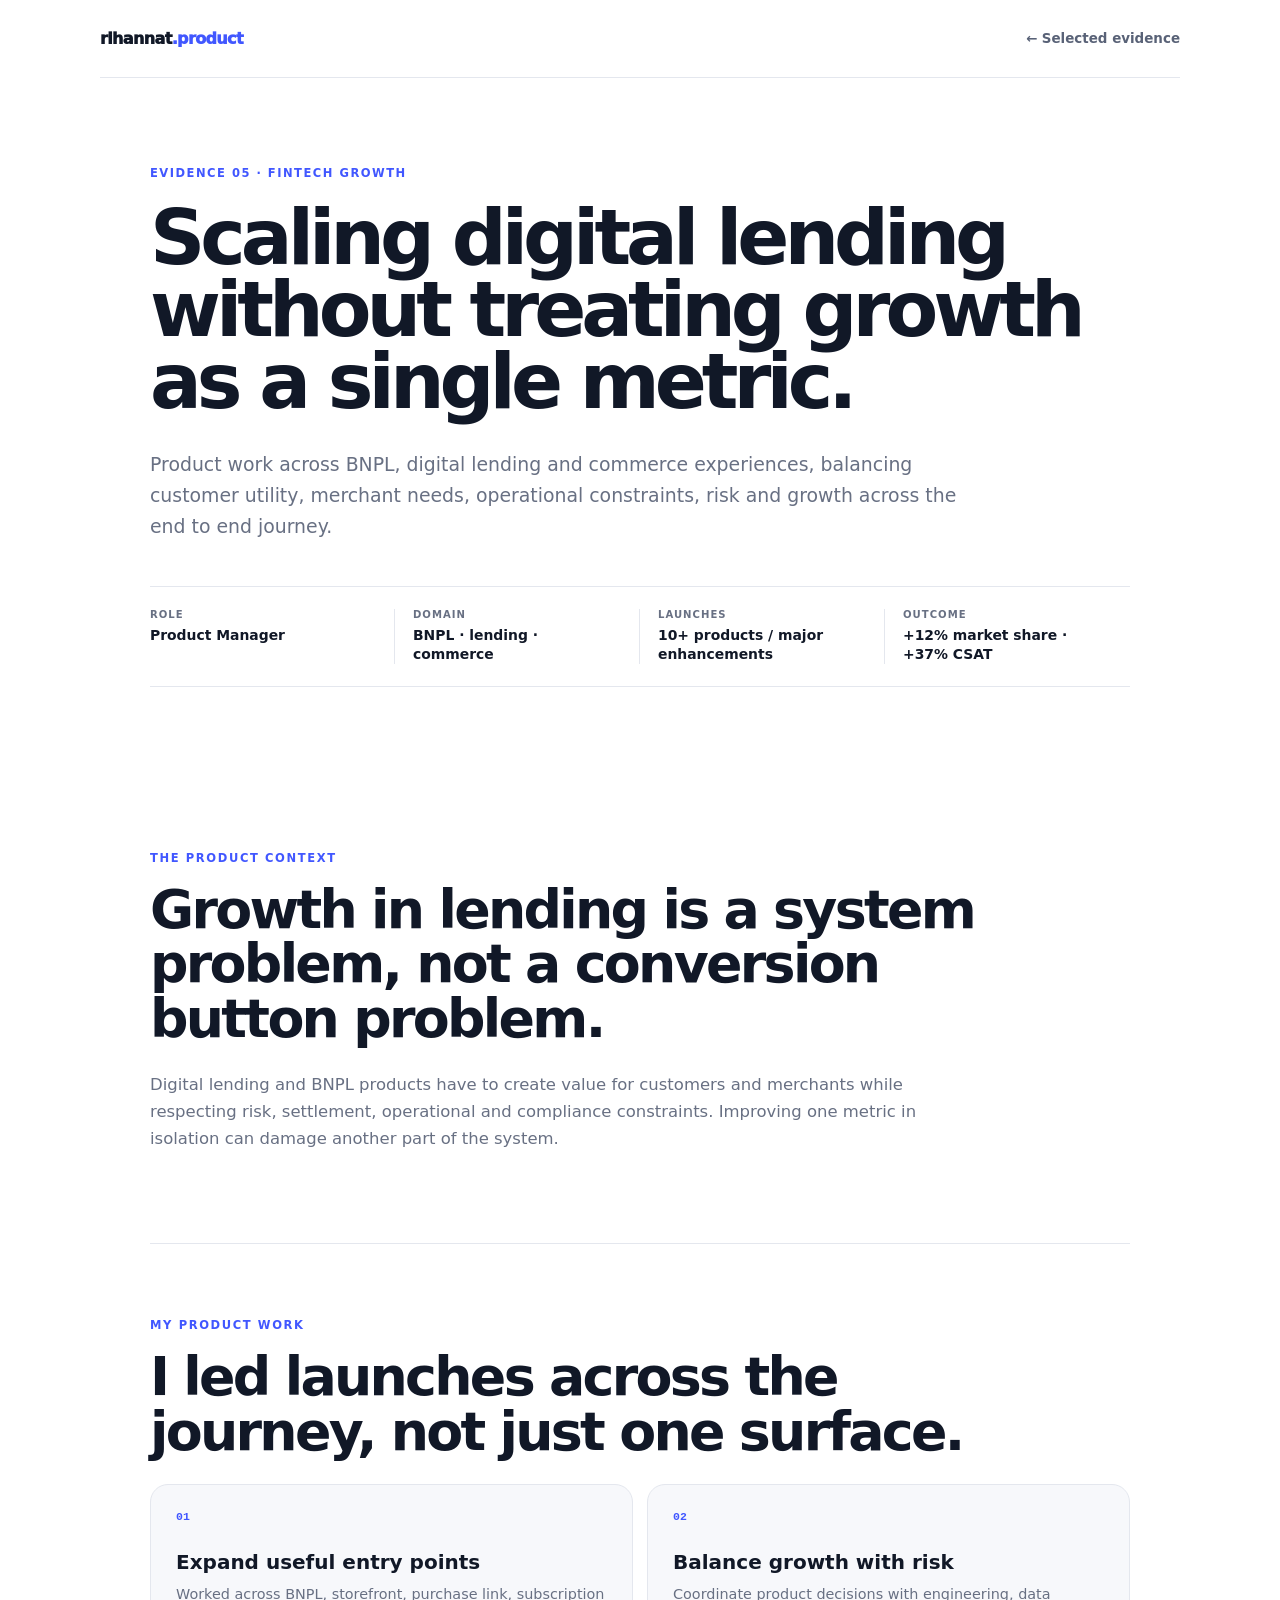
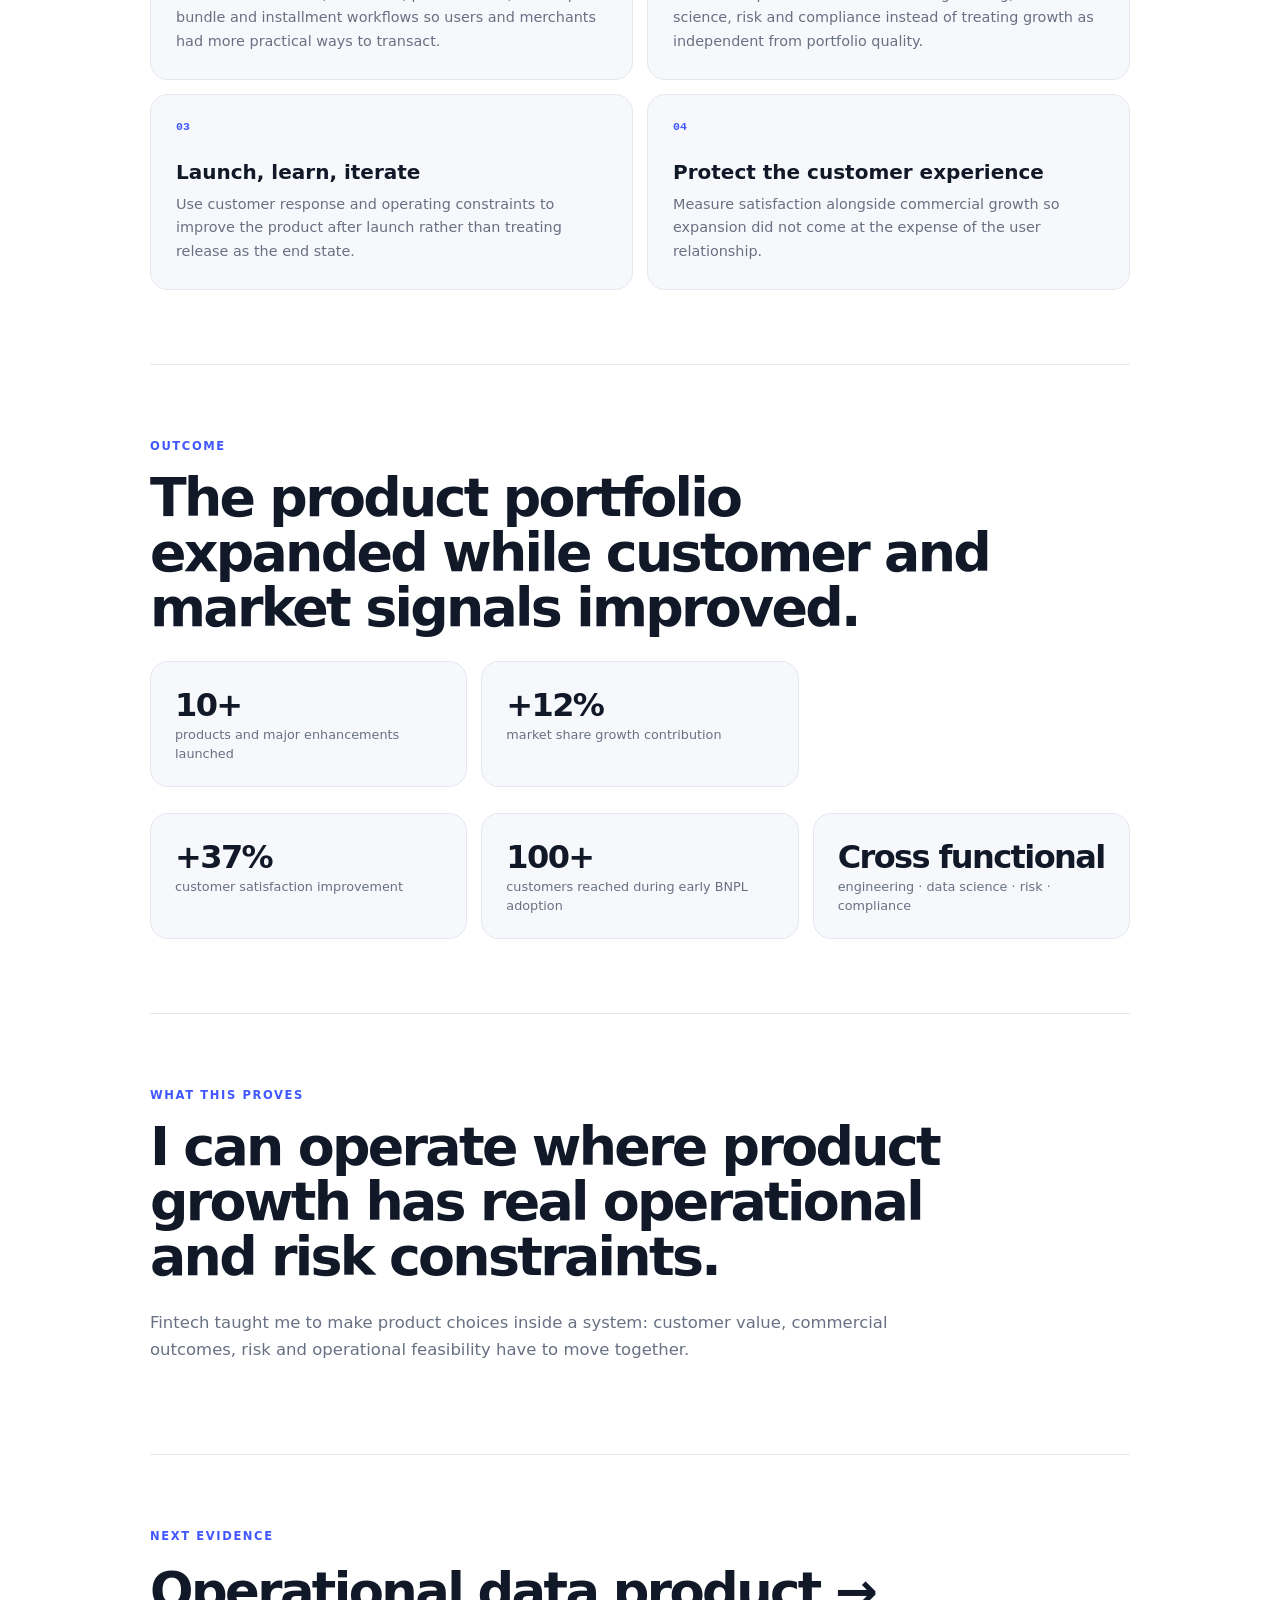
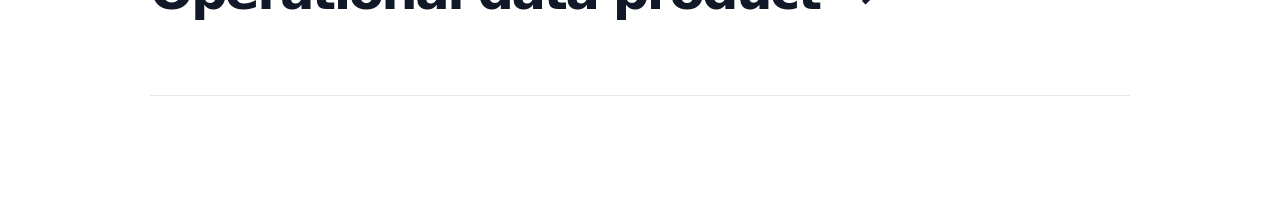
==== case-clan.html @ a95fcfff "Add fintech growth evidence page" ====
<!DOCTYPE html>
<html lang="en"><head><meta charset="utf-8"/><meta content="width=device-width,initial-scale=1" name="viewport"/><title>Scaling digital lending without treating growth as a single metric. | Rihannat Amoo</title><link href="styles.css" rel="stylesheet"/><link href="case.css" rel="stylesheet"/></head><body><header class="case-header"><a class="brand" href="index.html">rihannat<span>.product</span></a><a class="back" href="index.html#evidence">← Selected evidence</a></header><main><article class="case-page"><div class="case-meta">EVIDENCE 05 · FINTECH GROWTH</div><h1>Scaling digital lending without treating growth as a single metric.</h1><p class="case-intro">Product work across BNPL, digital lending and commerce experiences, balancing customer utility, merchant needs, operational constraints, risk and growth across the end to end journey.</p><div class="summary"><div><small>Role</small><strong>Product Manager</strong></div><div><small>Domain</small><strong>BNPL · lending · commerce</strong></div><div><small>Launches</small><strong>10+ products / major enhancements</strong></div><div><small>Outcome</small><strong>+12% market share · +37% CSAT</strong></div></div><section><div class="eyebrow">THE PRODUCT CONTEXT</div><h2>Growth in lending is a system problem, not a conversion button problem.</h2><p>Digital lending and BNPL products have to create value for customers and merchants while respecting risk, settlement, operational and compliance constraints. Improving one metric in isolation can damage another part of the system.</p></section><section><div class="eyebrow">MY PRODUCT WORK</div><h2>I led launches across the journey, not just one surface.</h2><div class="decision-grid"><div class="decision"><code>01</code><h3>Expand useful entry points</h3><p>Worked across BNPL, storefront, purchase link, subscription bundle and installment workflows so users and merchants had more practical ways to transact.</p></div><div class="decision"><code>02</code><h3>Balance growth with risk</h3><p>Coordinate product decisions with engineering, data science, risk and compliance instead of treating growth as independent from portfolio quality.</p></div><div class="decision"><code>03</code><h3>Launch, learn, iterate</h3><p>Use customer response and operating constraints to improve the product after launch rather than treating release as the end state.</p></div><div class="decision"><code>04</code><h3>Protect the customer experience</h3><p>Measure satisfaction alongside commercial growth so expansion did not come at the expense of the user relationship.</p></div></div></section><section><div class="eyebrow">OUTCOME</div><h2>The product portfolio expanded while customer and market signals improved.</h2><div class="metric-grid"><div class="metric"><b>10+</b><span>products and major enhancements launched</span></div><div class="metric"><b>+12%</b><span>market share growth contribution</span></div></div><div class="metric-grid"><div class="metric"><b>+37%</b><span>customer satisfaction improvement</span></div><div class="metric"><b>100+</b><span>customers reached during early BNPL adoption</span></div><div class="metric"><b>Cross functional</b><span>engineering · data science · risk · compliance</span></div></div></section><section><div class="eyebrow">WHAT THIS PROVES</div><h2>I can operate where product growth has real operational and risk constraints.</h2><p>Fintech taught me to make product choices inside a system: customer value, commercial outcomes, risk and operational feasibility have to move together.</p></section><section class="next"><div class="eyebrow">NEXT EVIDENCE</div><a href="case-red-cross.html">Operational data product →</a></section></article></main><script src="script.js"></script></body></html>
---- styles.css ----
:root{
  --bg:#ffffff;
  --paper:#f7f8fb;
  --ink:#111827;
  --muted:#687083;
  --line:#e4e7ee;
  --accent:#4157ff;
  --accent-soft:#eef1ff;
  --navy:#111827;
  --navy-2:#1a2440;
  --radius:28px;
  --shadow:0 24px 70px rgba(17,24,39,.10);
  --max:1180px;
}
*{box-sizing:border-box}
html{scroll-behavior:smooth}
body{margin:0;background:var(--bg);color:var(--ink);font-family:Inter,ui-sans-serif,system-ui,-apple-system,BlinkMacSystemFont,"Segoe UI",sans-serif;-webkit-font-smoothing:antialiased}
a{color:inherit}
p{line-height:1.65}
.shell{width:min(var(--max),calc(100% - 56px));margin:auto}
.site-header{height:78px;display:flex;align-items:center;justify-content:space-between;border-bottom:1px solid var(--line);position:relative;z-index:10;background:#fff}
.brand{text-decoration:none;font-size:1rem;font-weight:950;letter-spacing:-.04em}.brand span{color:var(--accent)}
.nav{display:flex;gap:27px;align-items:center}.nav a{text-decoration:none;font-size:.82rem;font-weight:750;color:#555f72}.nav a:hover{color:var(--ink)}
.hero-wrap{background:var(--navy);color:#fff}
.hero{min-height:650px;display:grid;grid-template-columns:1.28fr .72fr;gap:70px;align-items:center;padding:88px 0}
.kicker,.eyebrow,.meta,.proof-label,.support-head span{font-size:.72rem;letter-spacing:.14em;text-transform:uppercase;font-weight:900}
.kicker{color:#9eabff;margin-bottom:26px}
.hero h1{font-size:clamp(3.65rem,6.9vw,7.1rem);line-height:.92;letter-spacing:-.072em;margin:0;max-width:890px}.hero h1 em{font-style:normal;color:#b8c1ff}
.lede{font-size:1.16rem;line-height:1.62;color:#cbd0dc;max-width:760px;margin:34px 0 0}
.actions{display:flex;gap:22px;align-items:center;flex-wrap:wrap;margin-top:35px}.btn{display:inline-flex;align-items:center;gap:12px;text-decoration:none;border-radius:999px;padding:14px 20px;font-weight:850;font-size:.9rem}.btn.light{background:#fff;color:var(--ink)}.btn.light:hover{transform:translateY(-1px)}.text-link{color:#fff;text-decoration:none;font-weight:780;font-size:.9rem;border-bottom:1px solid rgba(255,255,255,.3);padding-bottom:2px}
.hero-proof{border-left:1px solid rgba(255,255,255,.16);padding-left:34px}.proof-label{color:#93a2ff;margin-bottom:8px}.hero-metric{padding:22px 0;border-bottom:1px solid rgba(255,255,255,.13);display:grid;grid-template-columns:110px 1fr;gap:18px;align-items:baseline}.hero-metric:last-child{border-bottom:0}.hero-metric strong{font-size:2.35rem;letter-spacing:-.06em}.hero-metric span{font-size:.86rem;color:#b8becb;line-height:1.45}
.credibility{min-height:72px;display:flex;align-items:center;justify-content:center;gap:14px;flex-wrap:wrap;border-bottom:1px solid var(--line);color:#566075;font-size:.77rem;font-weight:760}.credibility i{font-style:normal;color:#c2c7d2}
.section{padding:120px 0;border-bottom:1px solid var(--line)}
.section-top{display:grid;grid-template-columns:1.18fr .82fr;gap:90px;align-items:end;margin-bottom:58px}.eyebrow{color:var(--accent);margin-bottom:22px}.section h2,.section-top h2{font-size:clamp(2.8rem,5vw,5.35rem);line-height:.98;letter-spacing:-.065em;margin:0}.section h2 em,.section-top h2 em{font-style:normal;color:var(--accent)}.section-top>p{color:var(--muted);font-size:1.03rem;margin:0;max-width:540px}
.flagship-list{display:grid;gap:20px}.flagship{display:grid;grid-template-columns:72px .9fr 1.35fr;border:1px solid var(--line);border-radius:var(--radius);overflow:hidden;text-decoration:none;background:#fff;min-height:480px;transition:transform .2s ease,box-shadow .2s ease}.flagship:hover{transform:translateY(-4px);box-shadow:var(--shadow)}.flagship-num{display:flex;align-items:flex-start;justify-content:center;padding-top:34px;font-size:.74rem;letter-spacing:.12em;color:#7b8498;font-weight:900;border-right:1px solid var(--line)}
.flagship-visual{padding:36px;display:flex;flex-direction:column;justify-content:center;min-width:0}.flagship-copy{padding:48px 46px;display:flex;flex-direction:column;justify-content:center}.meta{color:#6e7891}.flagship-copy h3{font-size:clamp(2rem,3.3vw,3.45rem);letter-spacing:-.055em;line-height:1.02;margin:17px 0 20px}.challenge{font-size:.98rem;color:var(--muted);margin:0}.challenge b{color:var(--ink)}
.evidence-columns{display:grid;grid-template-columns:repeat(3,1fr);gap:14px;margin-top:28px}.evidence-columns>div{border-top:1px solid var(--line);padding-top:14px}.evidence-columns small{display:block;color:var(--accent);font-size:.64rem;letter-spacing:.1em;font-weight:900;margin-bottom:7px}.evidence-columns span{display:block;color:#596277;font-size:.79rem;line-height:1.5}.open-link{margin-top:26px;font-size:.86rem;font-weight:900;color:var(--ink)}
.visual-intelligence{background:#eef1ff;gap:12px}.signal-card{border:1px solid #d8ddff;background:#fff;border-radius:18px;padding:19px 20px;box-shadow:0 11px 30px rgba(65,87,255,.08)}.signal-card small{display:block;font-size:.59rem;letter-spacing:.11em;color:#7682af;font-weight:900}.signal-card b{display:block;font-size:1.12rem;margin:5px 0}.signal-card span{display:block;font-size:.75rem;color:#70788a;line-height:1.4}.signal-card.s2{margin-left:34px;background:#111827;color:#fff;border-color:#111827}.signal-card.s2 small{color:#aeb7ff}.signal-card.s2 span{color:#c4cad7}.signal-card.s3{margin-left:68px}
.visual-platform-new{background:#f5f6f8}.decision-path{display:grid;gap:10px}.decision-path span{background:#fff;border:1px solid #dfe3ea;border-radius:14px;padding:14px 16px;font-size:.78rem;font-weight:850}.decision-path span.active{background:var(--navy);color:#fff;border-color:var(--navy)}.decision-path i{text-align:center;font-style:normal;color:#9aa2b2}.platform-note{margin-top:25px;font-size:.82rem;line-height:1.5;color:#5d6679;border-left:3px solid var(--accent);padding-left:13px}
.visual-ai-strategy{background:var(--navy-2);color:#fff}.value-chain{display:grid;gap:11px}.value-chain span{border:1px solid rgba(255,255,255,.18);border-radius:15px;padding:15px 17px;font-size:.82rem;font-weight:850;background:rgba(255,255,255,.04)}.value-chain span.active{background:#fff;color:var(--navy);border-color:#fff}.value-chain i{text-align:center;color:#9faaff;font-style:normal}
.supporting-head{display:flex;align-items:end;justify-content:space-between;margin:70px 0 20px;border-top:1px solid var(--line);padding-top:30px}.supporting-head span{color:var(--accent)}.supporting-head p{margin:0;color:var(--muted);font-size:.88rem}.support-grid{display:grid;grid-template-columns:repeat(3,1fr);gap:16px}.support-card{display:flex;flex-direction:column;min-height:390px;border:1px solid var(--line);border-radius:24px;padding:28px;text-decoration:none;background:#fff;transition:transform .2s ease,box-shadow .2s ease}.support-card:hover{transform:translateY(-4px);box-shadow:var(--shadow)}.support-top{display:flex;align-items:center;justify-content:space-between;color:#737d91;font-size:.64rem;letter-spacing:.1em;font-weight:900}.support-top strong{font-size:1.8rem;color:var(--accent);letter-spacing:-.05em}.support-card h3{font-size:1.55rem;line-height:1.08;letter-spacing:-.035em;margin:44px 0 12px}.support-card p{font-size:.87rem;color:var(--muted);margin:0}.support-proof{margin-top:auto;padding-top:24px;font-size:.83rem;border-top:1px solid var(--line);color:#5b6476}.support-card .open-link{margin-top:14px}
.judgment-section{background:var(--navy);color:#fff;padding:120px 0}.section-top.inverse{margin-bottom:48px}.inverse .eyebrow{color:#aeb7ff}.inverse h2 em{color:#b7c0ff}.inverse>p{color:#b9c0cf}.judgment-grid{display:grid;grid-template-columns:repeat(4,1fr);gap:14px}.judgment{min-height:270px;border:1px solid rgba(255,255,255,.15);border-radius:22px;padding:24px;background:rgba(255,255,255,.025)}.judgment small{color:#9eaaff;font-weight:900}.judgment h3{font-size:1.35rem;line-height:1.12;margin:58px 0 12px;letter-spacing:-.025em}.judgment p{font-size:.86rem;color:#b8bfce;margin:0}
.featured-section{padding-bottom:130px}.feature-intro{max-width:880px}.feature-intro h2{font-size:clamp(2.8rem,5.2vw,5.2rem);line-height:.98;letter-spacing:-.06em;margin:0}.feature-intro h2 em{font-style:normal;color:var(--accent)}.feature-intro p{color:var(--muted);max-width:660px;font-size:1rem;margin:24px 0 0}.media-spotlight{margin-top:48px;border-radius:30px;background:#f3f5ff;border:1px solid #dde2ff;padding:48px}.media-spotlight blockquote{margin:0;max-width:990px;font-size:clamp(2.1rem,4.3vw,4.2rem);line-height:1.05;letter-spacing:-.055em;font-weight:900;color:var(--ink)}.quote-credit{margin-top:24px;color:#68728a;font-size:.83rem;font-weight:780}.publication-row{display:grid;grid-template-columns:repeat(3,1fr);gap:12px;margin-top:44px}.publication-row a{text-decoration:none;border-top:1px solid #cfd5f3;padding:19px 3px 2px;display:flex;flex-direction:column;min-height:145px}.publication-row b{font-size:1.07rem}.publication-row span{font-size:.79rem;color:#6f7890;line-height:1.42;margin-top:8px}.publication-row i{margin-top:auto;font-style:normal;color:var(--accent);font-size:.76rem;font-weight:900}
.contact-section{padding:0 0 105px}.contact-card{background:var(--navy);color:#fff;border-radius:30px;padding:54px;display:grid;grid-template-columns:1.25fr .75fr;gap:60px;align-items:end}.contact-card .eyebrow{color:#aeb7ff}.contact-card h2{font-size:clamp(2.7rem,4.8vw,4.8rem);line-height:1;letter-spacing:-.06em;margin:0}.contact-card p{color:#bbc2d0;max-width:700px}.contact-links{display:flex;flex-direction:column;align-items:flex-end;gap:12px}.contact-links a{text-decoration:none;border:1px solid rgba(255,255,255,.17);padding:13px 16px;border-radius:999px;font-weight:850;font-size:.82rem}.contact-links a:first-child{background:#fff;color:var(--navy)}
.footer{display:flex;justify-content:space-between;border-top:1px solid var(--line);padding:27px 0 38px;color:#7c8495;font-size:.78rem}
.reveal{opacity:0;transform:translateY(16px);transition:opacity .65s ease,transform .65s ease}.reveal.visible{opacity:1;transform:none}

@media(max-width:1050px){
  .hero{grid-template-columns:1fr;min-height:auto}.hero-proof{border-left:0;border-top:1px solid rgba(255,255,255,.16);padding:24px 0 0;display:grid;grid-template-columns:repeat(2,1fr);gap:0 20px}.proof-label{grid-column:1/-1}.hero-metric{grid-template-columns:90px 1fr}
  .section-top{grid-template-columns:1fr;gap:24px}.flagship{grid-template-columns:58px 1fr}.flagship-visual{grid-column:2;padding:32px;min-height:320px}.flagship-copy{grid-column:2;padding:36px}.flagship-num{grid-row:1/3}.evidence-columns{grid-template-columns:1fr 1fr}.judgment-grid{grid-template-columns:1fr 1fr}.publication-row{grid-template-columns:1fr}.publication-row a{min-height:auto}.contact-card{grid-template-columns:1fr}.contact-links{align-items:flex-start}
}
@media(max-width:760px){
  .shell,.site-header{width:min(var(--max),calc(100% - 28px))}.site-header{height:68px}.nav{display:none}.hero{padding:62px 0;gap:42px}.hero h1{font-size:clamp(3.1rem,14vw,5.5rem)}.hero-proof{grid-template-columns:1fr}.hero-metric{grid-template-columns:82px 1fr}.credibility{padding:18px 0;justify-content:flex-start}.section,.judgment-section{padding:82px 0}.flagship{display:block}.flagship-num{display:none}.flagship-visual{min-height:280px}.flagship-copy{padding:28px}.evidence-columns{grid-template-columns:1fr}.support-grid,.judgment-grid{grid-template-columns:1fr}.support-card{min-height:330px}.supporting-head{align-items:flex-start;gap:8px;flex-direction:column}.media-spotlight{padding:28px 22px}.contact-card{padding:30px}.footer{flex-direction:column;gap:8px}.publication-row{margin-top:30px}
}
---- case.css ----
.case-header{width:min(1080px,calc(100% - 48px));height:78px;margin:auto;display:flex;align-items:center;justify-content:space-between;border-bottom:1px solid var(--line)}.back{text-decoration:none;font-size:.84rem;font-weight:850;color:#596277}.back:hover{color:var(--accent)}
.case-page{width:min(980px,calc(100% - 48px));margin:auto;padding:88px 0 120px}.case-meta{font-size:.72rem;letter-spacing:.13em;text-transform:uppercase;color:var(--accent);font-weight:900;margin-bottom:22px}.case-page h1{font-size:clamp(3.15rem,6vw,6.25rem);line-height:.94;letter-spacing:-.065em;margin:0}.case-intro{font-size:1.18rem;color:var(--muted);max-width:820px;margin:30px 0 44px}.summary{display:grid;grid-template-columns:repeat(4,1fr);border-top:1px solid var(--line);border-bottom:1px solid var(--line);padding:22px 0;margin-bottom:90px}.summary div{padding:0 18px;border-right:1px solid var(--line)}.summary div:first-child{padding-left:0}.summary div:last-child{border-right:0}.summary small,.summary strong{display:block}.summary small{font-size:.63rem;letter-spacing:.1em;text-transform:uppercase;color:var(--muted);font-weight:900;margin-bottom:6px}.summary strong{font-size:.87rem;line-height:1.35}
.case-page section{padding:74px 0;border-bottom:1px solid var(--line)}.case-page section .eyebrow{margin-bottom:18px}.case-page h2{font-size:clamp(2.2rem,4.2vw,4rem);line-height:1.02;letter-spacing:-.05em;max-width:860px;margin:0 0 24px}.case-page section>p{font-size:1.03rem;color:var(--muted);max-width:800px}.case-page section>p+p{margin-top:16px}
.callout{margin:28px 0 0;background:var(--navy);color:#fff;border-radius:20px;padding:28px;font-size:1rem}.callout b{color:#b8c1ff}.decision-grid{display:grid;grid-template-columns:1fr 1fr;gap:14px}.decision{background:var(--paper);border:1px solid var(--line);border-radius:18px;padding:25px}.decision code{display:block;color:var(--accent);font-weight:900;font-size:.72rem;margin-bottom:28px}.decision h3{font-size:1.25rem;line-height:1.14;margin-bottom:9px}.decision p{color:var(--muted);font-size:.9rem;margin:0}
.artifact{background:#fff;border:1px solid var(--line);border-radius:20px;padding:25px;margin-top:27px;box-shadow:0 18px 45px rgba(17,24,39,.045)}.artifact-title{font-size:.67rem;letter-spacing:.12em;text-transform:uppercase;font-weight:900;color:#6f788a;margin-bottom:18px}.flow{display:flex;gap:8px;align-items:center;flex-wrap:wrap}.flow span{border:1px solid #dfe3ea;border-radius:11px;padding:12px 14px;background:#fff;font-size:.78rem;font-weight:800}.flow i{font-style:normal;color:#999}.artifact-note{font-size:.75rem;color:var(--muted);margin-top:16px}
.metric-grid{display:grid;grid-template-columns:repeat(3,1fr);gap:14px;margin-top:26px}.metric{border:1px solid var(--line);background:var(--paper);border-radius:18px;padding:24px}.metric b{display:block;font-size:2rem;letter-spacing:-.05em}.metric span{font-size:.8rem;color:var(--muted)}.proof-box{background:var(--navy);color:white;border-radius:20px;padding:28px;margin-top:25px}.proof-box p{color:#c7cad4!important;margin:0}.proof-box a{color:white;font-weight:800}.proof-box strong{color:#b8c1ff}.press-mini{display:grid;grid-template-columns:repeat(3,1fr);gap:10px;margin-top:20px}.press-mini a{display:block;text-decoration:none;background:var(--navy);color:#fff;border-radius:14px;padding:18px;font-size:.8rem;font-weight:800}.press-mini span{display:block;color:#aeb7ff;font-size:.65rem;text-transform:uppercase;letter-spacing:.1em;margin-bottom:10px}.quote{font-size:1.35rem!important;line-height:1.35!important;color:var(--ink)!important;font-weight:760;letter-spacing:-.02em;max-width:820px!important}.next a{font-size:clamp(1.8rem,4vw,3.5rem);font-weight:900;letter-spacing:-.05em;text-decoration:none}.next a:hover{color:var(--accent)}
@media(max-width:760px){.case-header,.case-page{width:calc(100% - 28px)}.case-header{height:68px}.case-page{padding-top:58px}.summary{grid-template-columns:1fr 1fr}.summary div{padding:14px 0;border-right:0;border-bottom:1px solid var(--line)}.decision-grid,.metric-grid,.press-mini{grid-template-columns:1fr}.case-page section{padding:62px 0}}
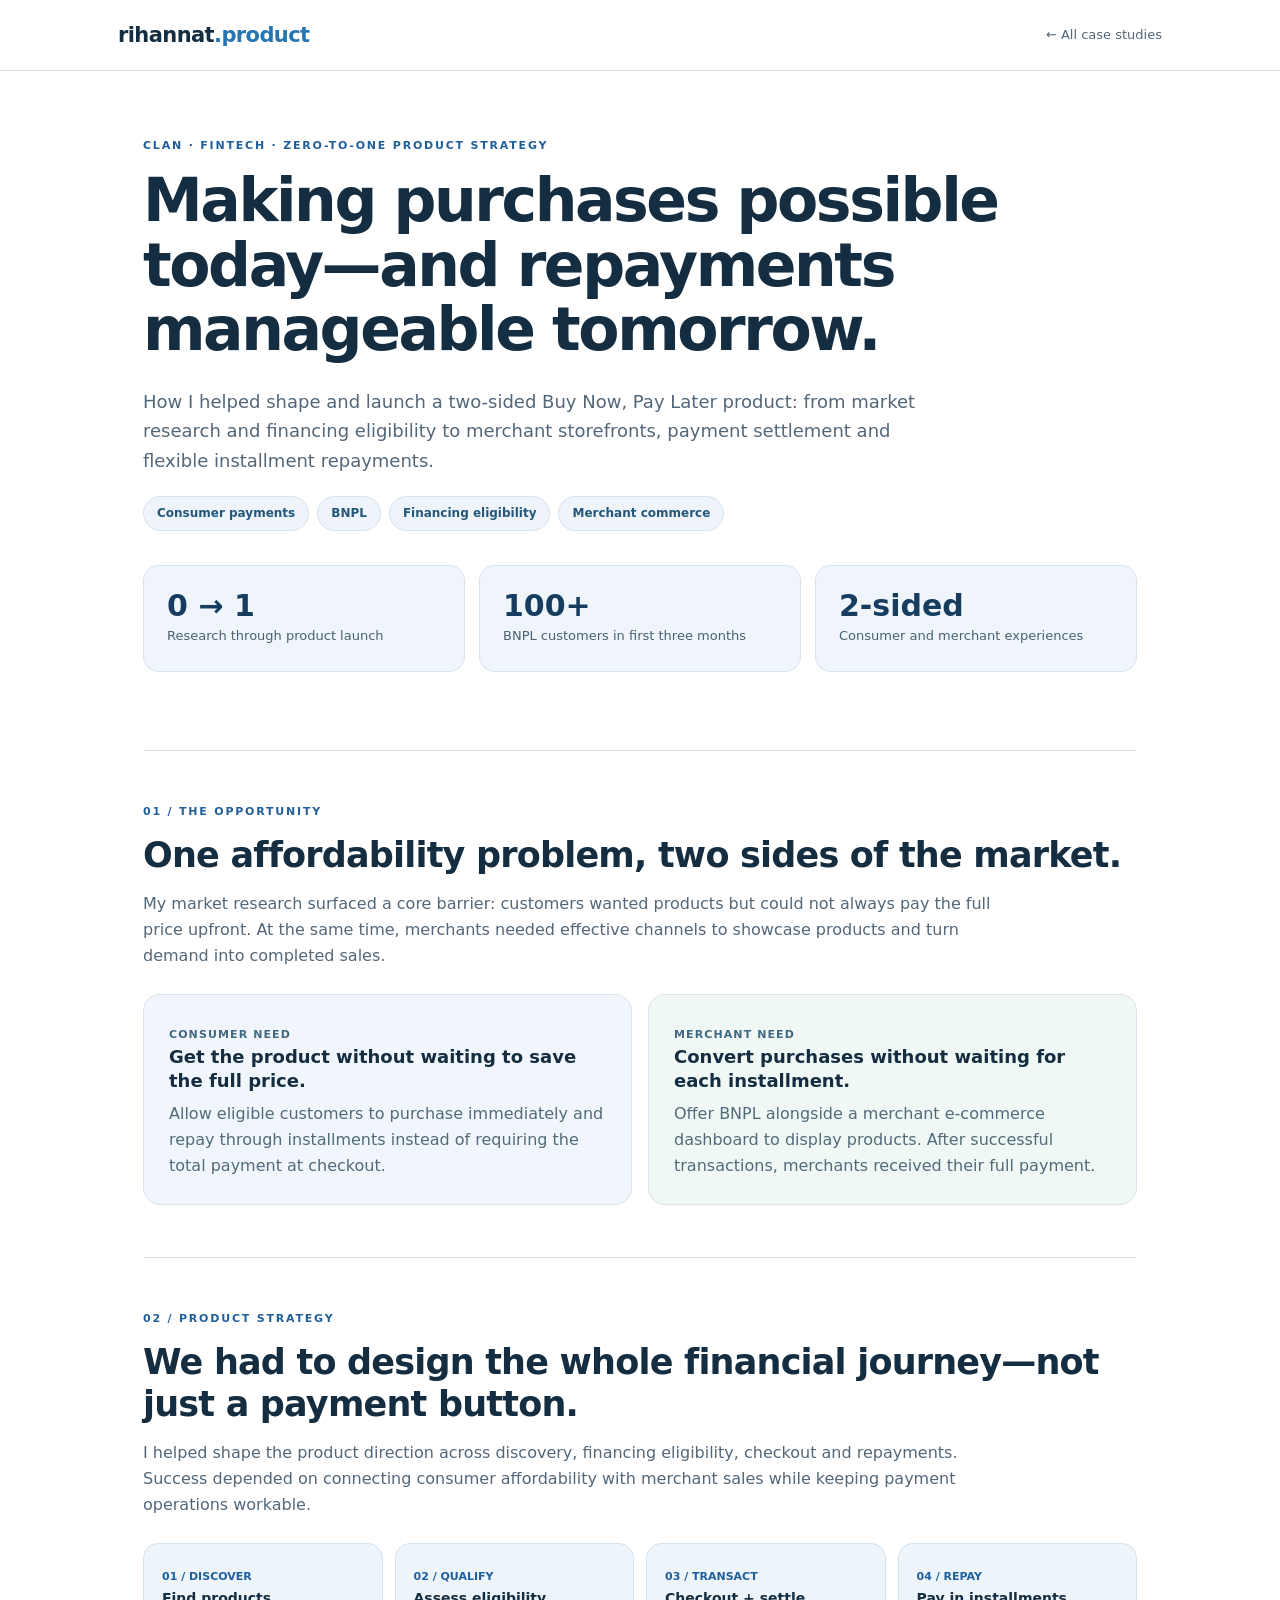
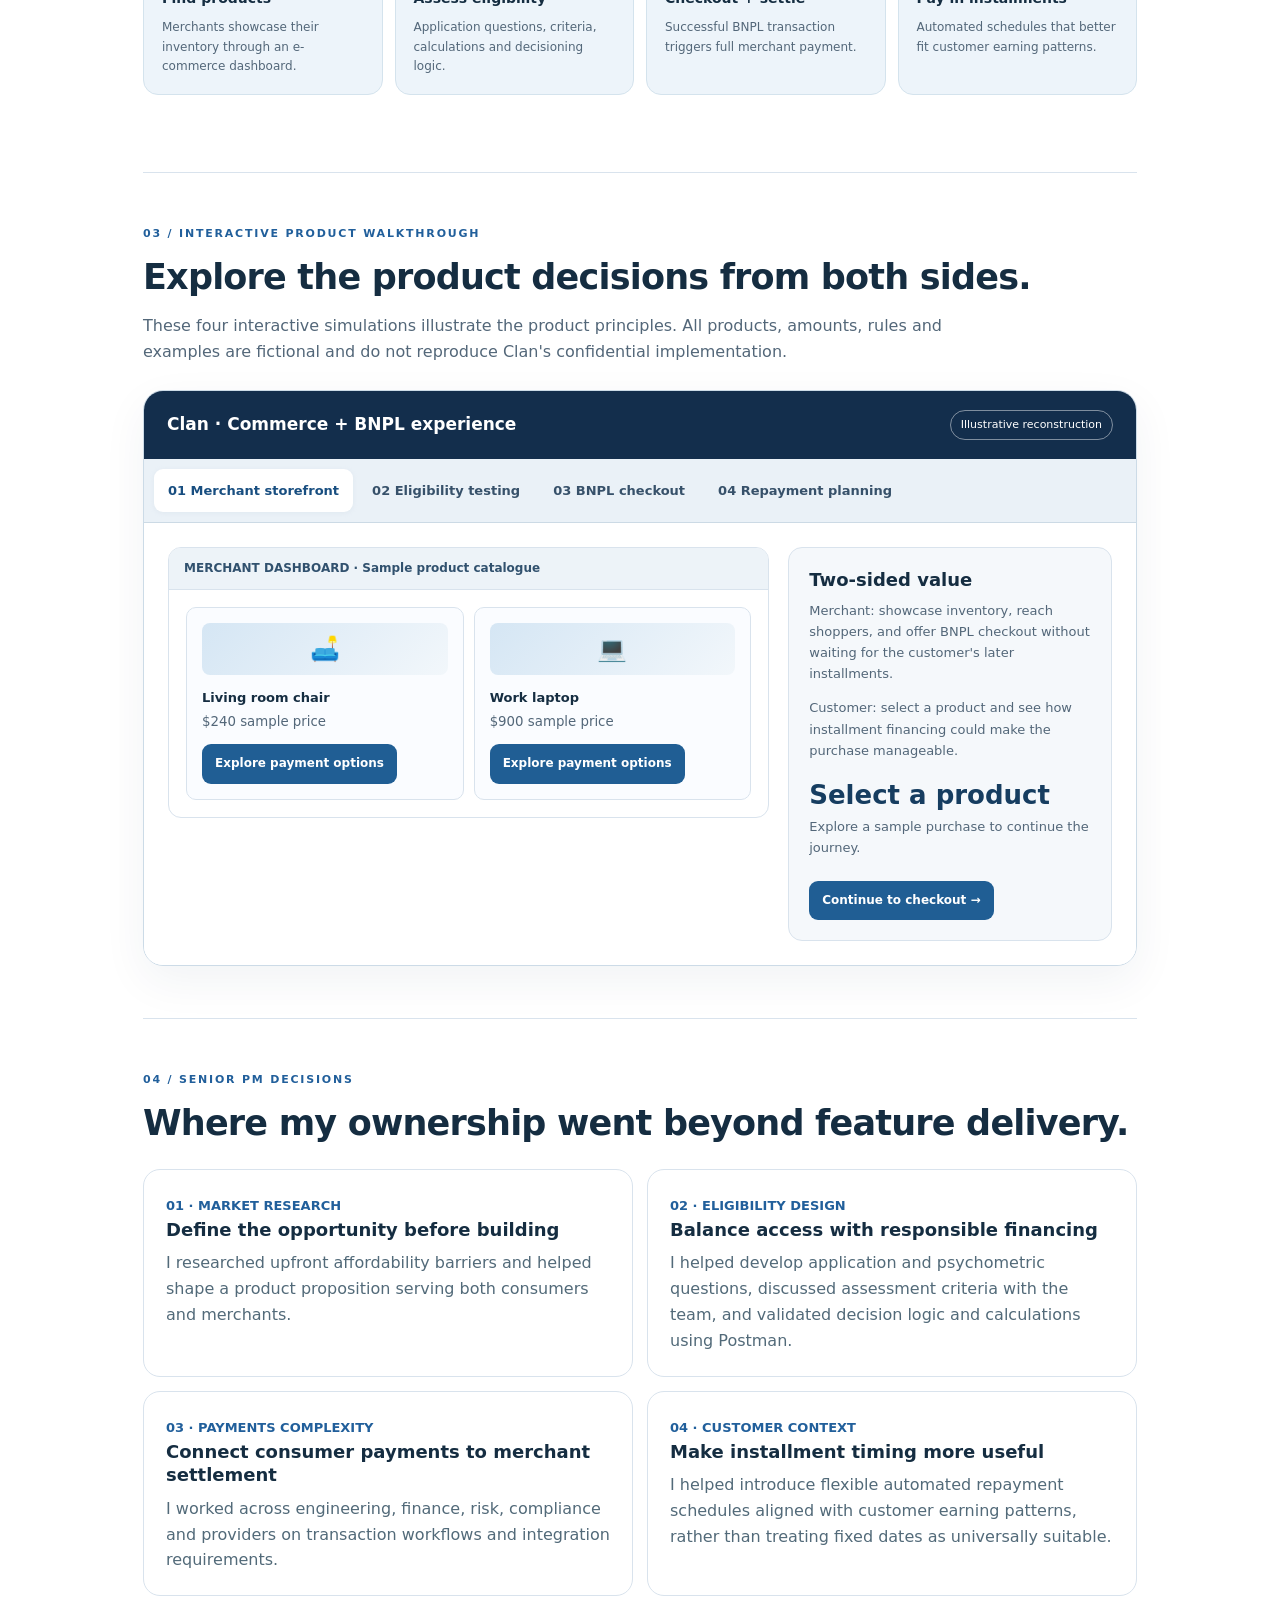
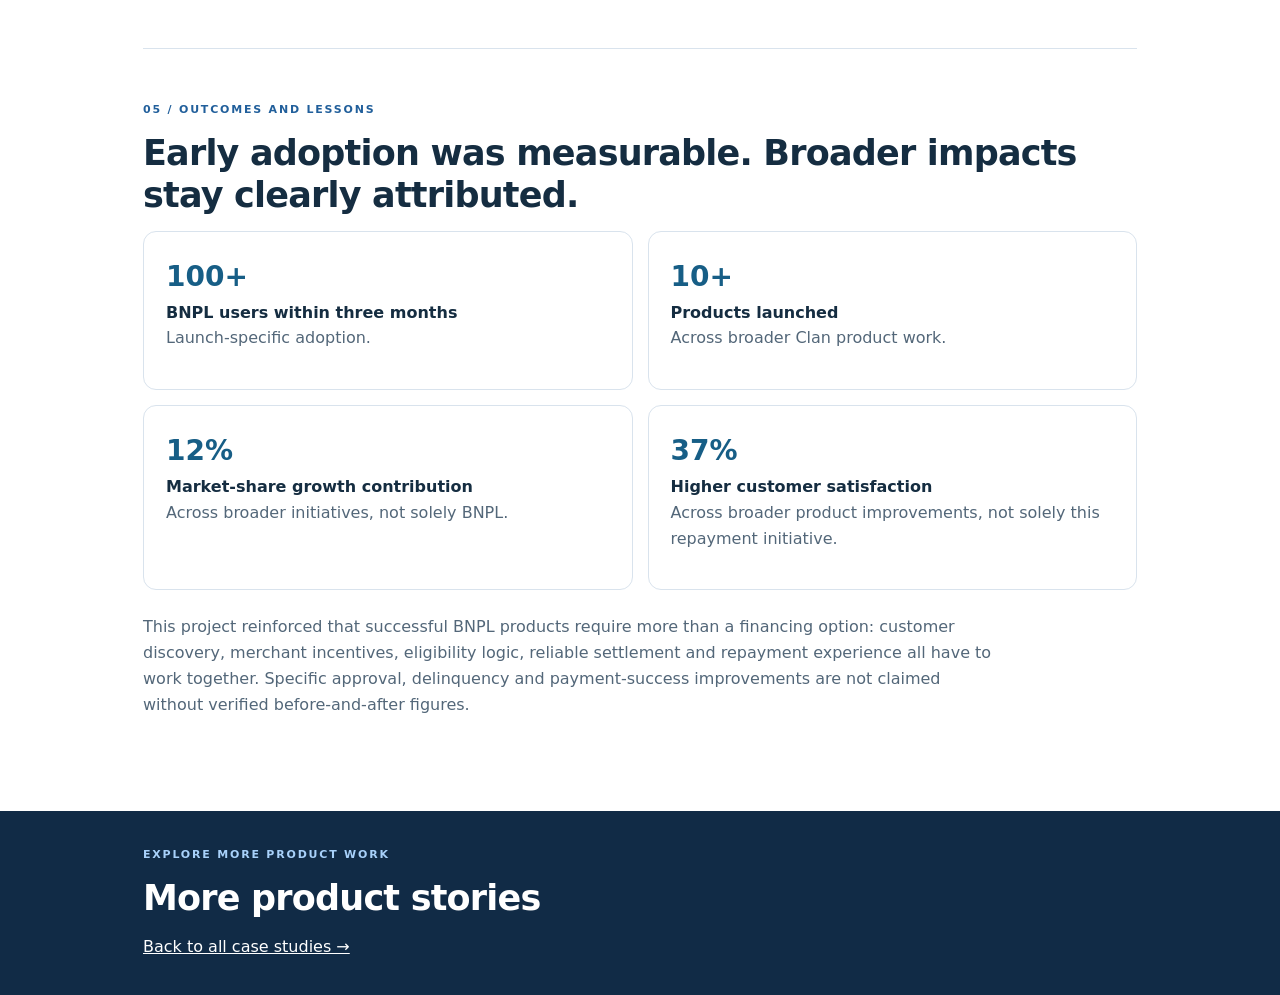
==== commit f216b6e4: "Sync Anna portfolio content and add BNPL case" ====
--- a/case-clan.html
+++ b/case-clan.html
@@ -1,2 +1,19 @@
-<!DOCTYPE html>
-<html lang="en"><head><meta charset="utf-8"/><meta content="width=device-width,initial-scale=1" name="viewport"/><title>Scaling digital lending without treating growth as a single metric. | Rihannat Amoo</title><link href="styles.css" rel="stylesheet"/><link href="case.css" rel="stylesheet"/></head><body><header class="case-header"><a class="brand" href="index.html">rihannat<span>.product</span></a><a class="back" href="index.html#evidence">← Selected evidence</a></header><main><article class="case-page"><div class="case-meta">EVIDENCE 05 · FINTECH GROWTH</div><h1>Scaling digital lending without treating growth as a single metric.</h1><p class="case-intro">Product work across BNPL, digital lending and commerce experiences, balancing customer utility, merchant needs, operational constraints, risk and growth across the end to end journey.</p><div class="summary"><div><small>Role</small><strong>Product Manager</strong></div><div><small>Domain</small><strong>BNPL · lending · commerce</strong></div><div><small>Launches</small><strong>10+ products / major enhancements</strong></div><div><small>Outcome</small><strong>+12% market share · +37% CSAT</strong></div></div><section><div class="eyebrow">THE PRODUCT CONTEXT</div><h2>Growth in lending is a system problem, not a conversion button problem.</h2><p>Digital lending and BNPL products have to create value for customers and merchants while respecting risk, settlement, operational and compliance constraints. Improving one metric in isolation can damage another part of the system.</p></section><section><div class="eyebrow">MY PRODUCT WORK</div><h2>I led launches across the journey, not just one surface.</h2><div class="decision-grid"><div class="decision"><code>01</code><h3>Expand useful entry points</h3><p>Worked across BNPL, storefront, purchase link, subscription bundle and installment workflows so users and merchants had more practical ways to transact.</p></div><div class="decision"><code>02</code><h3>Balance growth with risk</h3><p>Coordinate product decisions with engineering, data science, risk and compliance instead of treating growth as independent from portfolio quality.</p></div><div class="decision"><code>03</code><h3>Launch, learn, iterate</h3><p>Use customer response and operating constraints to improve the product after launch rather than treating release as the end state.</p></div><div class="decision"><code>04</code><h3>Protect the customer experience</h3><p>Measure satisfaction alongside commercial growth so expansion did not come at the expense of the user relationship.</p></div></div></section><section><div class="eyebrow">OUTCOME</div><h2>The product portfolio expanded while customer and market signals improved.</h2><div class="metric-grid"><div class="metric"><b>10+</b><span>products and major enhancements launched</span></div><div class="metric"><b>+12%</b><span>market share growth contribution</span></div></div><div class="metric-grid"><div class="metric"><b>+37%</b><span>customer satisfaction improvement</span></div><div class="metric"><b>100+</b><span>customers reached during early BNPL adoption</span></div><div class="metric"><b>Cross functional</b><span>engineering · data science · risk · compliance</span></div></div></section><section><div class="eyebrow">WHAT THIS PROVES</div><h2>I can operate where product growth has real operational and risk constraints.</h2><p>Fintech taught me to make product choices inside a system: customer value, commercial outcomes, risk and operational feasibility have to move together.</p></section><section class="next"><div class="eyebrow">NEXT EVIDENCE</div><a href="case-red-cross.html">Operational data product →</a></section></article></main><script src="script.js"></script></body></html>+<!doctype html><html lang="en"><head><meta charset="utf-8"><meta name="viewport" content="width=device-width, initial-scale=1"><meta name="description" content="A zero-to-one product management case study about launching Clan's BNPL and merchant commerce platform."><meta property="og:title" content="Clan BNPL: From Research to Launch | Rihannat Amoo"><title>Clan BNPL — Zero-to-One Product Case Study | Rihannat Amoo</title><link rel="canonical" href="https://rihannatamoo.github.io/case-clan.html"><style>
+:root{--navy:#102a43;--ink:#152d41;--muted:#536779;--line:#d9e3ed;--bg:#f7f9fc;--blue:#215f9b;--soft:#edf4fa;--green:#16715c}*{box-sizing:border-box}html{scroll-behavior:smooth}body{margin:0;background:#fff;color:var(--ink);font-family:Inter,system-ui,-apple-system,Segoe UI,sans-serif;line-height:1.62}button,input,select{font:inherit}button{cursor:pointer}a{color:inherit}a:hover{color:var(--blue)}.top{border-bottom:1px solid var(--line);background:#fff}.nav{max-width:1100px;margin:auto;padding:18px 28px;display:flex;justify-content:space-between;align-items:center;gap:16px}.brand{font-size:21px;font-weight:850;text-decoration:none;letter-spacing:-.6px}.brand span{color:#2676b4}.back{font-size:13px;text-decoration:none;color:#536779}.shell{max-width:1050px;padding:0 28px;margin:0 auto}.hero{padding:66px 0 44px}.eyebrow{font-size:11px;letter-spacing:1.8px;font-weight:800;text-transform:uppercase;color:var(--blue);margin-bottom:13px}h1,h2,h3,p{margin-top:0}h1{font-size:clamp(34px,5.4vw,60px);max-width:940px;letter-spacing:-2.4px;line-height:1.08;margin-bottom:25px}h2{font-size:clamp(25px,3vw,35px);line-height:1.2;letter-spacing:-.8px;margin-bottom:15px}h3{font-size:18px;line-height:1.3;margin:0 0 9px}.intro{font-size:18px;max-width:790px;color:var(--muted)}.chips{display:flex;gap:8px;flex-wrap:wrap;margin:21px 0}.chip{font-size:12px;font-weight:750;background:#eef4fa;color:#245779;border:1px solid #d4e3ee;border-radius:30px;padding:7px 13px}.metrics{display:grid;grid-template-columns:repeat(3,minmax(0,1fr));gap:14px;margin:34px 0}.metric{background:#eff5fa;border:1px solid #d7e5f0;border-radius:15px;padding:23px;min-width:0}.metric strong{font-size:30px;display:block;color:#163d60;line-height:1.1}.metric span{color:#496174;font-size:13px}.section{padding:52px 0;border-top:1px solid var(--line)}.copy{max-width:850px;color:var(--muted)}.two{display:grid;grid-template-columns:repeat(2,minmax(0,1fr));gap:16px;margin-top:25px}.panel{border:1px solid var(--line);border-radius:17px;padding:25px;background:#fff;min-width:0}.panel.blue{background:#f0f6fc}.panel.green{background:#f0f8f5}.panel small{font-size:11px;color:#416781;letter-spacing:1.1px;font-weight:800}.panel p{color:#526a79;margin-bottom:0}.flow{display:grid;grid-template-columns:repeat(4,minmax(0,1fr));gap:12px;margin:25px 0}.step{background:var(--soft);border:1px solid #d4e3ed;border-radius:15px;padding:18px;min-width:0}.step b{display:block;font-size:14px}.step small{font-size:11px;color:var(--blue);font-weight:800}.step p{font-size:12px;color:var(--muted);margin:8px 0 0}.demo{border:1px solid #ccdbe7;border-radius:20px;overflow:hidden;margin-top:25px;box-shadow:0 15px 45px rgba(15,48,79,.06)}.demo-head{background:#132e4c;color:#fff;padding:19px 23px;display:flex;align-items:center;justify-content:space-between;gap:12px}.demo-head strong{font-size:17px}.demo-head span{font-size:11px;border:1px solid #ffffff75;padding:5px 10px;border-radius:20px}.tabs{display:flex;gap:5px;flex-wrap:wrap;background:#eaf1f7;border-bottom:1px solid #ccdae5;padding:10px}.tab{background:transparent;border:0;border-radius:9px;padding:11px 14px;color:#37516a;font-weight:700;font-size:13px}.tab[aria-selected=true]{background:#fff;color:#184e80;box-shadow:0 1px 5px #b8c9d633}.demo-body{padding:24px;min-height:325px;background:#fff}.demo-pane[hidden]{display:none}.demo-grid{display:grid;grid-template-columns:minmax(0,1.3fr) minmax(230px,.7fr);gap:19px;align-items:start}.screen{border:1px solid var(--line);border-radius:13px;overflow:hidden}.screen-top{background:#edf3f8;border-bottom:1px solid var(--line);padding:11px 15px;font-size:12px;font-weight:800;color:#31516e}.screen-body{padding:17px}.product-grid{display:grid;grid-template-columns:1fr 1fr;gap:10px}.product{border:1px solid var(--line);border-radius:10px;padding:15px;background:#fafcff}.product .shape{height:52px;background:linear-gradient(135deg,#d5e6f4,#f2f7fb);border-radius:8px;margin-bottom:12px;display:grid;place-items:center;font-size:24px}.product b{display:block;font-size:13px}.product small{color:var(--muted)}.product button,.primary{background:#205e94;color:white;border:0;border-radius:9px;padding:10px 13px;font-size:12px;font-weight:750;margin-top:10px}.side{background:#f5f8fb;border:1px solid var(--line);border-radius:14px;padding:20px;min-width:0}.side p{color:var(--muted);font-size:13px}.side strong{display:block;font-size:26px;color:#163d60}.form-row{margin-bottom:16px}.form-row label{display:block;font-size:12px;font-weight:800;margin-bottom:7px}select,input[type=range]{width:100%}select{padding:11px;border:1px solid #cbd9e4;border-radius:9px;background:#fff;color:#152d41}.choice{display:flex;flex-wrap:wrap;gap:9px;margin:12px 0}.choice button{background:#eef3f7;border:1px solid #c8d8e4;color:#1a476a;border-radius:9px;padding:10px 14px;font-size:12px;font-weight:700}.choice button.active{background:#215e92;color:#fff}.line{display:flex;justify-content:space-between;gap:16px;border-bottom:1px solid #e0e8ef;padding:10px 0;font-size:13px}.line:last-child{border-bottom:0}.explain{color:var(--muted);font-size:13px}.notice{background:#fff8e8;border-left:3px solid #ca9a32;padding:13px 15px;border-radius:6px;font-size:12px;color:#695028;margin-top:16px}.success{color:var(--green);font-weight:800}.decision{display:grid;grid-template-columns:repeat(2,minmax(0,1fr));gap:14px;margin-top:25px}.decision .panel{padding:22px}.decision .index{font-size:13px;color:var(--blue);font-weight:800}.result-grid{display:grid;grid-template-columns:repeat(2,minmax(0,1fr));gap:15px}.result{border:1px solid var(--line);border-radius:13px;padding:22px}.result b{display:block;font-size:28px;color:#175e86}.result span{color:var(--muted);font-size:13px}.footer{background:#112b46;color:#fff;padding:35px 0;margin-top:25px}.footer a{color:#fff}.muted{color:var(--muted)}.mini-bar{height:9px;border-radius:20px;background:#d9e6f0;overflow:hidden;margin:14px 0}.mini-bar div{background:#2f7ba9;height:100%;transition:width .2s}button:focus-visible,select:focus-visible,input:focus-visible,a:focus-visible{outline:3px solid #efae43;outline-offset:2px}@media(max-width:760px){.shell{padding:0 18px}.hero{padding:38px 0 28px}h1{letter-spacing:-1.2px}.metrics,.flow{grid-template-columns:repeat(2,minmax(0,1fr))}.demo-grid,.two{grid-template-columns:1fr}.demo-body{padding:15px}.section{padding:37px 0}}@media(max-width:430px){.metrics,.flow,.decision,.result-grid{grid-template-columns:1fr}.tab{flex:1 1 44%;padding:9px 6px}.demo-head{flex-direction:column;align-items:flex-start}.product-grid{grid-template-columns:1fr}}
+</style></head><body>
+<header class="top"><nav class="nav"><a class="brand" href="index.html">rihannat<span>.product</span></a><a class="back" href="index.html#work">← All case studies</a></nav></header>
+<main><div class="shell"><section class="hero"><div class="eyebrow">Clan · Fintech · Zero-to-one product strategy</div><h1>Making purchases possible today—and repayments manageable tomorrow.</h1><p class="intro">How I helped shape and launch a two-sided Buy Now, Pay Later product: from market research and financing eligibility to merchant storefronts, payment settlement and flexible installment repayments.</p><div class="chips"><span class="chip">Consumer payments</span><span class="chip">BNPL</span><span class="chip">Financing eligibility</span><span class="chip">Merchant commerce</span></div><div class="metrics"><div class="metric"><strong>0 → 1</strong><span>Research through product launch</span></div><div class="metric"><strong>100+</strong><span>BNPL customers in first three months</span></div><div class="metric"><strong>2-sided</strong><span>Consumer and merchant experiences</span></div></div></section>
+<section class="section"><div class="eyebrow">01 / The opportunity</div><h2>One affordability problem, two sides of the market.</h2><p class="copy">My market research surfaced a core barrier: customers wanted products but could not always pay the full price upfront. At the same time, merchants needed effective channels to showcase products and turn demand into completed sales.</p><div class="two"><div class="panel blue"><small>CONSUMER NEED</small><h3>Get the product without waiting to save the full price.</h3><p>Allow eligible customers to purchase immediately and repay through installments instead of requiring the total payment at checkout.</p></div><div class="panel green"><small>MERCHANT NEED</small><h3>Convert purchases without waiting for each installment.</h3><p>Offer BNPL alongside a merchant e-commerce dashboard to display products. After successful transactions, merchants received their full payment.</p></div></div></section>
+<section class="section"><div class="eyebrow">02 / Product strategy</div><h2>We had to design the whole financial journey—not just a payment button.</h2><p class="copy">I helped shape the product direction across discovery, financing eligibility, checkout and repayments. Success depended on connecting consumer affordability with merchant sales while keeping payment operations workable.</p><div class="flow"><div class="step"><small>01 / DISCOVER</small><b>Find products</b><p>Merchants showcase their inventory through an e-commerce dashboard.</p></div><div class="step"><small>02 / QUALIFY</small><b>Assess eligibility</b><p>Application questions, criteria, calculations and decisioning logic.</p></div><div class="step"><small>03 / TRANSACT</small><b>Checkout + settle</b><p>Successful BNPL transaction triggers full merchant payment.</p></div><div class="step"><small>04 / REPAY</small><b>Pay in installments</b><p>Automated schedules that better fit customer earning patterns.</p></div></div></section>
+<section class="section" id="demo"><div class="eyebrow">03 / Interactive product walkthrough</div><h2>Explore the product decisions from both sides.</h2><p class="copy">These four interactive simulations illustrate the product principles. All products, amounts, rules and examples are fictional and do not reproduce Clan's confidential implementation.</p><div class="demo"><div class="demo-head"><strong>Clan · Commerce + BNPL experience</strong><span>Illustrative reconstruction</span></div><div class="tabs" role="tablist" aria-label="Product simulations"><button class="tab" role="tab" aria-selected="true" data-tab="merchant">01 Merchant storefront</button><button class="tab" role="tab" aria-selected="false" data-tab="eligibility">02 Eligibility testing</button><button class="tab" role="tab" aria-selected="false" data-tab="checkout">03 BNPL checkout</button><button class="tab" role="tab" aria-selected="false" data-tab="repayment">04 Repayment planning</button></div>
+<div class="demo-body">
+<div class="demo-pane" id="merchant" role="tabpanel"><div class="demo-grid"><div class="screen"><div class="screen-top">MERCHANT DASHBOARD · Sample product catalogue</div><div class="screen-body"><div class="product-grid"><div class="product"><div class="shape">🛋️</div><b>Living room chair</b><small>$240 sample price</small><button data-price="240" data-name="Living room chair">Explore payment options</button></div><div class="product"><div class="shape">💻</div><b>Work laptop</b><small>$900 sample price</small><button data-price="900" data-name="Work laptop">Explore payment options</button></div></div></div></div><div class="side"><h3>Two-sided value</h3><p>Merchant: showcase inventory, reach shoppers, and offer BNPL checkout without waiting for the customer's later installments.</p><p>Customer: select a product and see how installment financing could make the purchase manageable.</p><strong id="merchant-selection">Select a product</strong><p id="merchant-detail">Explore a sample purchase to continue the journey.</p><button class="primary" id="to-checkout">Continue to checkout →</button></div></div></div>
+<div class="demo-pane" id="eligibility" role="tabpanel" hidden><div class="demo-grid"><div class="screen"><div class="screen-top">ELIGIBILITY REQUIREMENTS · Illustrative testing lab</div><div class="screen-body"><h3>What should the application capture?</h3><p class="explain">At Clan I worked on eligibility and psychometric assessment questions, team reviews, and Postman validation of API behavior and calculations.</p><div class="form-row"><label for="income">Example monthly income</label><select id="income"><option value="1200">$1,200</option><option value="2500" selected>$2,500</option><option value="4000">$4,000</option></select></div><div class="form-row"><label for="expense">Example monthly committed expenses</label><select id="expense"><option value="600">$600</option><option value="1400" selected>$1,400</option><option value="2100">$2,100</option></select></div><div class="form-row"><label for="amount">Illustrative financing request</label><select id="amount"><option value="240">$240</option><option value="900" selected>$900</option><option value="1800">$1,800</option></select></div><button class="primary" id="run-eligibility">Run sample logic</button></div></div><div class="side"><h3>Example decision response</h3><p id="eligibility-state">Run the sample evaluation to explore a hypothetical decisioning workflow.</p><div class="line"><span>Affordability calculation</span><b id="affordability">—</b></div><div class="line"><span>Decision</span><b id="decision-output">—</b></div><div class="notice">This is a teaching simulation, not Clan's actual underwriting rules or an assessment of creditworthiness. No psychometric score is generated.</div></div></div></div>
+<div class="demo-pane" id="checkout" role="tabpanel" hidden><div class="demo-grid"><div class="screen"><div class="screen-top">BNPL CHECKOUT · Example transaction flow</div><div class="screen-body"><h3 id="checkout-name">Living room chair</h3><div class="line"><span>Example order amount</span><b id="checkout-price">$240.00</b></div><div class="line"><span>Illustrative payment plan</span><b>4 installments</b></div><div class="line"><span>Illustrative installment amount</span><b id="checkout-installment">$60.00</b></div><div class="choice"><button class="active" data-payment="success">Successful payment</button><button data-payment="failure">Failed payment</button></div><button class="primary" id="process-checkout">Simulate transaction</button></div></div><div class="side"><h3>What happens next?</h3><p id="transaction-result">Choose a transaction scenario and simulate the outcome.</p><div class="notice">Illustrative settlement behavior: once a transaction succeeds, the merchant receives full payment, while the customer repays in installments. A failure scenario does not trigger settlement.</div></div></div></div>
+<div class="demo-pane" id="repayment" role="tabpanel" hidden><div class="demo-grid"><div class="screen"><div class="screen-top">REPAYMENT SCHEDULER · Income-aligned illustration</div><div class="screen-body"><h3>Make the repayment schedule match the customer.</h3><div class="form-row"><label for="frequency">How often does income arrive?</label><select id="frequency"><option value="weekly">Weekly</option><option value="biweekly" selected>Every two weeks</option><option value="monthly">Monthly</option></select></div><div class="form-row"><label for="schedule-amount">Illustrative purchase amount</label><select id="schedule-amount"><option value="240">$240</option><option value="480" selected>$480</option><option value="900">$900</option></select></div><div class="form-row"><label for="installments">Example number of installments</label><select id="installments"><option value="3">3</option><option value="4" selected>4</option><option value="6">6</option></select></div><button class="primary" id="build-schedule">Build example repayment schedule</button></div></div><div class="side"><h3>Repayment preview</h3><strong id="repay-value">$120.00</strong><p id="repay-caption">per illustrative installment</p><div id="schedule-list"><div class="line"><span>Schedule</span><b>Generate to preview</b></div></div><div class="notice">Illustrative dates and numbers only. Actual repayment terms are set by lending agreements and platform rules.</div></div></div></div>
+</div></div></section>
+<section class="section"><div class="eyebrow">04 / Senior PM decisions</div><h2>Where my ownership went beyond feature delivery.</h2><div class="decision"><div class="panel"><span class="index">01 · MARKET RESEARCH</span><h3>Define the opportunity before building</h3><p>I researched upfront affordability barriers and helped shape a product proposition serving both consumers and merchants.</p></div><div class="panel"><span class="index">02 · ELIGIBILITY DESIGN</span><h3>Balance access with responsible financing</h3><p>I helped develop application and psychometric questions, discussed assessment criteria with the team, and validated decision logic and calculations using Postman.</p></div><div class="panel"><span class="index">03 · PAYMENTS COMPLEXITY</span><h3>Connect consumer payments to merchant settlement</h3><p>I worked across engineering, finance, risk, compliance and providers on transaction workflows and integration requirements.</p></div><div class="panel"><span class="index">04 · CUSTOMER CONTEXT</span><h3>Make installment timing more useful</h3><p>I helped introduce flexible automated repayment schedules aligned with customer earning patterns, rather than treating fixed dates as universally suitable.</p></div></div></section>
+<section class="section"><div class="eyebrow">05 / Outcomes and lessons</div><h2>Early adoption was measurable. Broader impacts stay clearly attributed.</h2><div class="result-grid"><div class="result"><b>100+</b><strong>BNPL users within three months</strong><p class="muted">Launch-specific adoption.</p></div><div class="result"><b>10+</b><strong>Products launched</strong><p class="muted">Across broader Clan product work.</p></div><div class="result"><b>12%</b><strong>Market-share growth contribution</strong><p class="muted">Across broader initiatives, not solely BNPL.</p></div><div class="result"><b>37%</b><strong>Higher customer satisfaction</strong><p class="muted">Across broader product improvements, not solely this repayment initiative.</p></div></div><p class="copy" style="margin-top:24px">This project reinforced that successful BNPL products require more than a financing option: customer discovery, merchant incentives, eligibility logic, reliable settlement and repayment experience all have to work together. Specific approval, delinquency and payment-success improvements are not claimed without verified before-and-after figures.</p></section></div></main><footer class="footer"><div class="shell"><div class="eyebrow" style="color:#a8d1fa">Explore more product work</div><h2>More product stories</h2><a href="index.html#work">Back to all case studies →</a></div></footer>
+<script>
+(()=>{const tabs=[...document.querySelectorAll('[data-tab]')];function show(id){tabs.forEach(b=>b.setAttribute('aria-selected',String(b.dataset.tab===id)));document.querySelectorAll('.demo-pane').forEach(p=>p.hidden=p.id!==id)}tabs.forEach(b=>b.addEventListener('click',()=>show(b.dataset.tab)));let price=240,name='Living room chair',payment='success';const money=n=>'$'+Number(n).toLocaleString('en-CA',{minimumFractionDigits:2,maximumFractionDigits:2});function selectProduct(n,p){name=n;price=p;document.getElementById('merchant-selection').textContent=n;document.getElementById('merchant-detail').textContent='Sample item price: '+money(p)+'. Explore how checkout, merchant settlement and installments connect.';document.getElementById('checkout-name').textContent=n;document.getElementById('checkout-price').textContent=money(p);document.getElementById('checkout-installment').textContent=money(p/4)}document.querySelectorAll('[data-price]').forEach(b=>b.addEventListener('click',()=>selectProduct(b.dataset.name,Number(b.dataset.price))));document.getElementById('to-checkout').addEventListener('click',()=>show('checkout'));document.getElementById('run-eligibility').addEventListener('click',()=>{const net=Number(document.getElementById('income').value)-Number(document.getElementById('expense').value),amount=Number(document.getElementById('amount').value);document.getElementById('affordability').textContent=money(net)+' residual / month';const eligible=net>=amount/4;document.getElementById('decision-output').textContent=eligible?'Passes sample threshold':'Needs further review';document.getElementById('eligibility-state').textContent=eligible?'Under this illustrative calculation, the remaining monthly income covers one of four equal sample installments.':'In this illustrative calculation, remaining income is below one equal sample installment. Real eligibility requires many more checks.'});document.querySelectorAll('[data-payment]').forEach(b=>b.addEventListener('click',()=>{payment=b.dataset.payment;document.querySelectorAll('[data-payment]').forEach(x=>x.classList.toggle('active',x===b))}));document.getElementById('process-checkout').addEventListener('click',()=>document.getElementById('transaction-result').innerHTML=payment==='success'?'<span class="success">Transaction successful</span><p>Merchant receives '+money(price)+' in full; customer enters the automated installment repayment lifecycle.</p>':'<b>Transaction unsuccessful</b><p>Merchant settlement does not occur. The customer would need an appropriate retry or resolution path.</p>');document.getElementById('build-schedule').addEventListener('click',()=>{const n=Number(document.getElementById('installments').value),total=Number(document.getElementById('schedule-amount').value),frequency=document.getElementById('frequency').value;const labels={weekly:'Weekly',biweekly:'Every two weeks',monthly:'Monthly'};document.getElementById('repay-value').textContent=money(total/n);document.getElementById('repay-caption').textContent=labels[frequency]+' · '+n+' illustrative installments';const list=document.getElementById('schedule-list');list.replaceChildren();for(let i=1;i<=n;i++){const line=document.createElement('div');line.className='line';const l=document.createElement('span');l.textContent='Installment '+i+(i===1?' (first pay cycle)':'');const b=document.createElement('b');b.textContent=money(total/n);line.append(l,b);list.append(line)}})})();
+</script></body></html>
